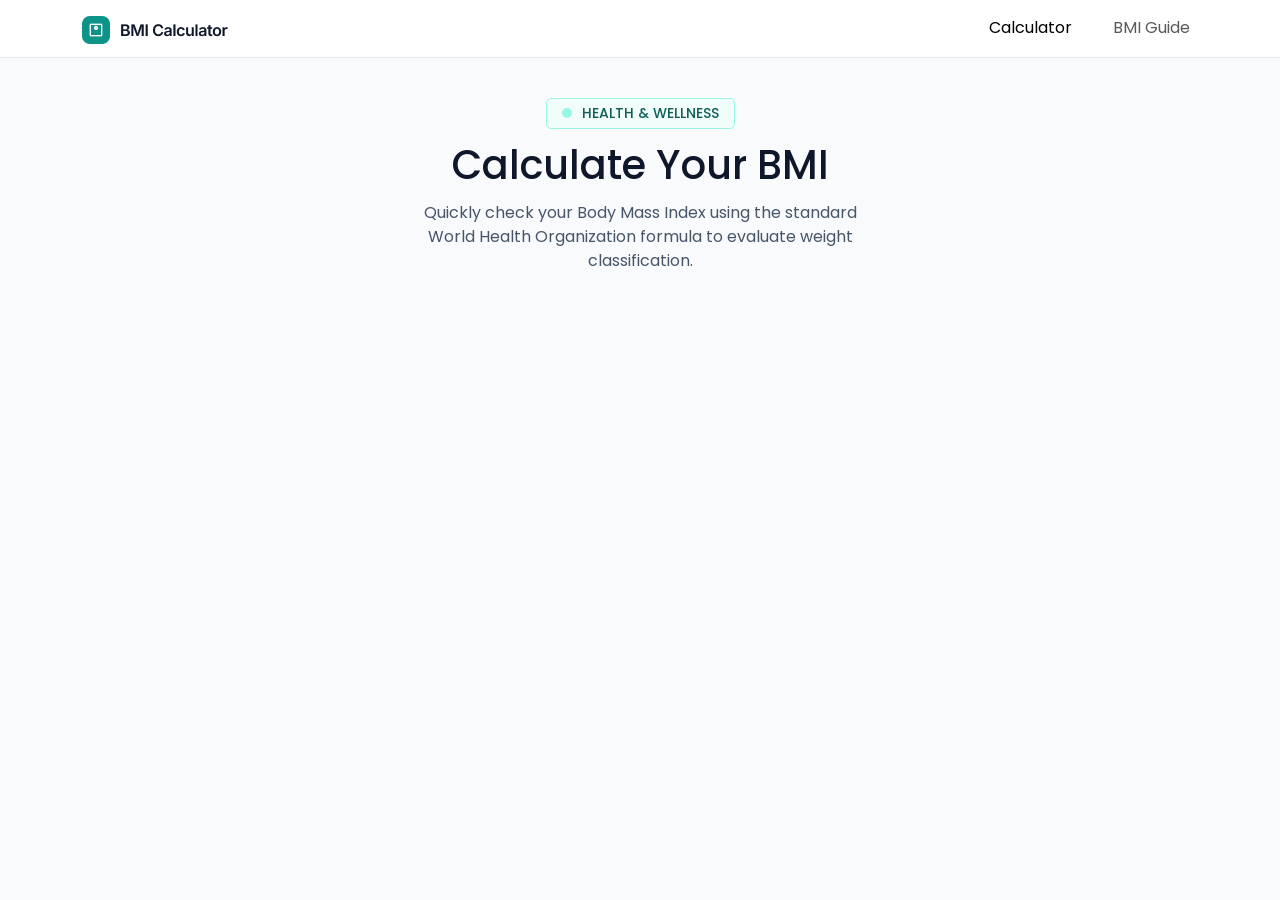
==== index.html @ 1c24b3b9 "Initial commit" ====
<!DOCTYPE html>
<html lang="en">
<head>
    <meta charset="UTF-8">
    <meta name="viewport" content="width=device-width, initial-scale=1.0">
<title>BMI Calculator</title>
<link href="https://cdn.jsdelivr.net/npm/bootstrap@5.3.8/dist/css/bootstrap.min.css" rel="stylesheet" integrity="sha384-sRIl4kxILFvY47J16cr9ZwB07vP4J8+LH7qKQnuqkuIAvNWLzeN8tE5YBujZqJLB" crossorigin="anonymous">
<link rel="stylesheet" href="./style.css">
</head>
<body>

    <nav class="navbar navbar-expand-lg navBg">
  <div class="container">
    <a class="navbar-brand" href="#"><img src="./images/logo.png" alt=""></a>
    <button class="navbar-toggler" type="button" data-bs-toggle="collapse" data-bs-target="#navbarSupportedContent" aria-controls="navbarSupportedContent" aria-expanded="false" aria-label="Toggle navigation">
      <span class="navbar-toggler-icon"></span>
    </button>
    <div class="collapse navbar-collapse navLink_parent" id="navbarSupportedContent">
      <ul class="navbar-nav mb-2 mb-lg-0 navLink">
        <li class="nav-item">
          <a class="nav-link active" aria-current="page" href="#">Calculator</a>
        </li>
        <li class="nav-item">
          <a class="nav-link" href="#">BMI Guide</a>
        </li>
      </ul>
    </div>
  </div>
</nav>

<!-- calculator section starts  -->

<div class="calcSecParent commonSpace">
    <div class="calcbadge"><span></span> HEALTH & WELLNESS</div>
    <h1 class="calcHead">Calculate Your BMI</h1>
    <p class="calcSubHead">Quickly check your Body Mass Index using the standard World
Health Organization formula to evaluate weight classification.</p>

</div>

<!-- calculator section ends  -->


    <script src="https://cdn.jsdelivr.net/npm/bootstrap@5.3.8/dist/js/bootstrap.bundle.min.js" integrity="sha384-FKyoEForCGlyvwx9Hj09JcYn3nv7wiPVlz7YYwJrWVcXK/BmnVDxM+D2scQbITxI" crossorigin="anonymous"></script>
</body>
</html>
---- style.css ----
@import url('https://fonts.googleapis.com/css2?family=Poppins:ital,wght@0,100;0,200;0,300;0,400;0,500;0,600;0,700;0,800;0,900;1,100;1,200;1,300;1,400;1,500;1,600;1,700;1,800;1,900&display=swap');

:root {
--primary_text: #0F172A;
--secondary_text: #475569;
}

body {
    background-color: #F8FAFC;
    font-family: "Poppins", sans-serif;
    color: var(--secondary_text);
}

.commonSpace {
    padding: 40px 0;
}

.navLink_parent {
    justify-content: end;
}

.navLink {
    gap: 25px;
}

.navBg {
    background-color: #fff;
    border-bottom: 1px solid #E2E8F0;
}

.calcSecParent {
    width: 50%;
    margin: 0 auto;
    text-align: center;
}

.calcbadge {
    width: fit-content;
    text-align: center;
    margin: auto;
    border: 1.5px solid #99F6E4;
    padding: 4px 15px;
    border-radius: 5px;
    color: #115E59;
    font-weight: 600;
    background: #F0FDFA;
    display: flex;
    gap: 10px;
    align-items: center;
    font-size: 14px;
    font-weight: 500;
}

.calcbadge span {
    background: #99F6E4;
    width: 10px;
    height: 10px;
    border-radius: 50%;
    display: block;
}

.calcHead {
    color: var(--primary_text);
    margin: 12px 0;
}

p.calcSubHead {
    width: 70%;
    margin: auto;
}
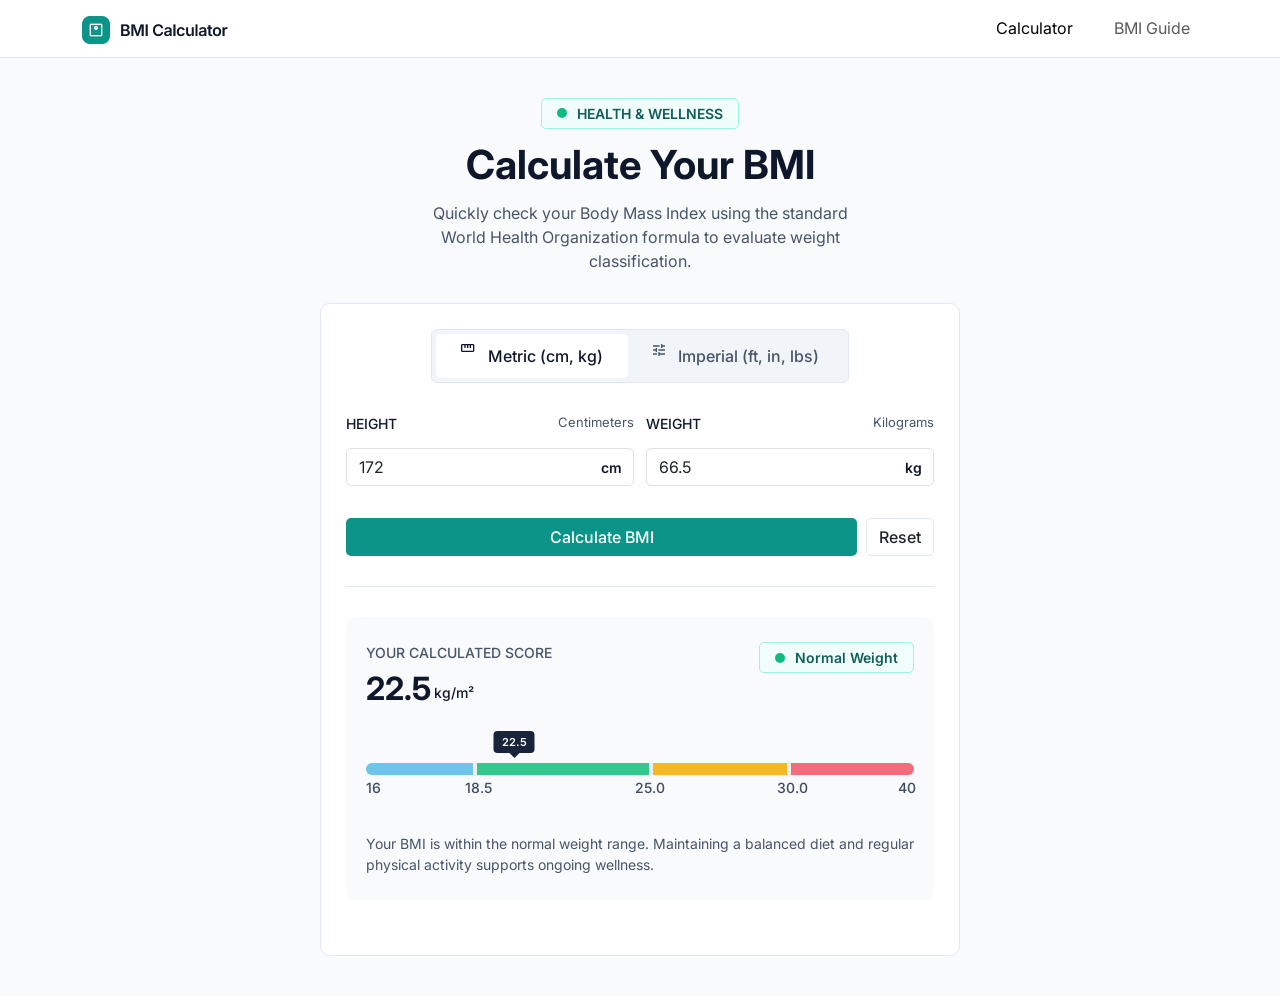
==== commit 4b2590bd: "Calculator UI Done" ====
--- a/index.html
+++ b/index.html
@@ -18,7 +18,7 @@
     <div class="collapse navbar-collapse navLink_parent" id="navbarSupportedContent">
       <ul class="navbar-nav mb-2 mb-lg-0 navLink">
         <li class="nav-item">
-          <a class="nav-link active" aria-current="page" href="#">Calculator</a>
+          <a class="nav-link active " aria-current="page" href="#">Calculator</a>
         </li>
         <li class="nav-item">
           <a class="nav-link" href="#">BMI Guide</a>
@@ -28,19 +28,173 @@
   </div>
 </nav>
 
-<!-- calculator section starts  -->
+<!-- calculator Head starts  -->
 
 <div class="calcSecParent commonSpace">
     <div class="calcbadge"><span></span> HEALTH & WELLNESS</div>
     <h1 class="calcHead">Calculate Your BMI</h1>
-    <p class="calcSubHead">Quickly check your Body Mass Index using the standard World
-Health Organization formula to evaluate weight classification.</p>
+    <p class="calcSubHead">Quickly check your Body Mass Index using the standard World Health Organization formula to evaluate weight classification.</p>
+
+<!-- calculaltion area starts  -->
+
+
+    <div class="calculation_sec_parent">
+      <ul class="nav mb-3 calcTab" id="pills-tab" role="tablist">
+        <li class="nav-item" role="presentation">
+          <button class="nav-link active calcTabLink" id="pills-home-tab" data-bs-toggle="pill" data-bs-target="#pills-home" type="button" role="tab" aria-controls="pills-home" aria-selected="true"> <img src="./images/metricicon.svg" alt="metricicon">Metric (cm, kg)</button>
+        </li>
+        <li class="nav-item" role="presentation">
+          <button class="nav-link calcTabLink" id="pills-profile-tab" data-bs-toggle="pill" data-bs-target="#pills-profile" type="button" role="tab" aria-controls="pills-profile" aria-selected="false"><img src="./images/imperial.svg" alt="imperial"> Imperial (ft, in, lbs)</button>
+        </li>
+      </ul>
+      <div class="tab-content" id="pills-tabContent">
+        <div class="tab-pane fade show active" id="pills-home" role="tabpanel" aria-labelledby="pills-home-tab">
+          <form class="formParent">
+            <div class="formField_parent">
+
+              <div class="mb-3 form_field">
+                <div class="lable_parent">
+                  <label for="heightField" class="form-label">HEIGHT</label>
+                  <p id="height" class="unitText">Centimeters</p>
+                </div>
+                <div class="input-group mb-3">
+                  <input type="number" class="form-control" id="heightField" aria-describedby="heightField" value="172">
+                  <span class="input-group-text" id="basic-addon2 unitValue">cm</span>
+                </div>
+              </div>
+
+              <div class="mb-3 form_field">
+                <div class="lable_parent">
+                  <label for="weightField" class="form-label">WEIGHT</label>
+                  <p id="weight" class="unitText">Kilograms</p>
+                </div>
+                <div class="input-group mb-3">
+                  <input type="number" class="form-control" id="weightField" aria-describedby="weightField" value="66.5">
+                  <span class="input-group-text" id="basic-addon2 unitValue">kg</span>
+                </div>
+              </div>
+
+            </div>
+            <div class="btn_grp">
+              <button type="submit" class="btn submit">Calculate BMI</button>
+              <button type="reset" class="btn reset">Reset</button>
+            </div>
+          </form>
+        </div>
+
+        <div class="tab-pane fade" id="pills-profile" role="tabpanel" aria-labelledby="pills-profile-tab">
+          <form class="formParent">
+            <div class="formField_parent">
+
+              <div class="mb-3 form_field">
+                <div class="lable_parent">
+                  <label for="heightField" class="form-label">HEIGHT</label>
+                  <p id="height" class="unitText">Feet & Inches</p>
+                </div>
+
+                <div class="labels">
+
+                  <div class="input-group mb-3">
+                    <input type="number" class="form-control" id="heightField" aria-describedby="heightField" value="5">
+                    <span class="input-group-text" id="basic-addon2 unitValue">ft</span>
+                  </div>
+                  <div class="input-group mb-3">
+                    <input type="number" class="form-control" id="heightField" aria-describedby="heightField" value="7.7">
+                    <span class="input-group-text" id="basic-addon2 unitValue">in</span>
+                  </div>
+                </div>
+              </div>
+
+              <div class="mb-3 form_field">
+                <div class="lable_parent">
+                  <label for="weightField" class="form-label">WEIGHT</label>
+                  <p id="weight" class="unitText">Pounds (lbs)</p>
+                </div>
+                <div class="input-group mb-3">
+                  <input type="number" class="form-control" id="weightField" aria-describedby="weightField" value="146.6">
+                  <span class="input-group-text" id="basic-addon2 unitValue">lbs</span>
+                </div>
+              </div>
+
+            </div>
+
+            <div class="btn_grp">
+              <button type="submit" class="btn submit" id="submit">Calculate BMI</button>
+              <button type="reset" class="btn reset">Reset</button>
+            </div>
+          </form>
+        </div>
+      </div>
+
+<!-- calculation area ends  -->
+
+
+<!-- calc stats sec starts  -->
+
+<div class="scoreStat_Parent">
+  <div class="scoreDisplay_Parent">
+    <div class="scoreDisplayRight">
+      <p>YOUR CALCULATED SCORE</p>
+      <p><span id="bmiscore" class="bmiscore">22.5</span> <span id="bmiscoreUnit">kg/m²</span></p>
+    </div>
+    <div class="weightIndicator">
+      <div class="calcbadge" id="weightIndicator"><span></span> Normal Weight</div>
+    </div>
+  </div>
+
+
+  <!-- <div class="progress">
+    <div class="progress-bar" role="progressbar" style="width: 15%" aria-valuenow="15" aria-valuemin="0" aria-valuemax="100"></div>
+    <div class="progress-bar bg-success" role="progressbar" style="width: 30%" aria-valuenow="30" aria-valuemin="0" aria-valuemax="100"></div>
+    <div class="progress-bar bg-info" role="progressbar" style="width: 20%" aria-valuenow="20" aria-valuemin="0" aria-valuemax="100"></div>
+  </div> -->
+
+  <div class="bmi-scale">
+
+    <!-- Current BMI -->
+    <div class="bmi-marker" style="left: 27.08%;">
+      <span>22.5</span>
+    </div>
+
+    <!-- Progress Bar -->
+    <div class="bmi-progress">
+      <div class="bmi-segment underweight"></div>
+      <div class="bmi-segment normal"></div>
+      <div class="bmi-segment overweight"></div>
+      <div class="bmi-segment obese"></div>
+    </div>
+
+    <!-- Scale Labels -->
+    <div class="bmi-labels">
+      <span class="bmiNumber bmiNumber1">16</span>
+      <span class="bmiNumber bmiNumber2">18.5</span>
+      <span class="bmiNumber bmiNumber3">25.0</span>
+      <span class="bmiNumber bmiNumber4">30.0</span>
+      <span class="bmiNumber bmiNumber5">40</span>
+    </div>
+
+  </div>
+
+  <p class="scoreStat_content">Your BMI is within the normal weight range. Maintaining a balanced diet and regular physical activity supports ongoing wellness.</p>
+
 
 </div>
 
-<!-- calculator section ends  -->
+<!-- calc stats sec ends  -->
+
+    </div>
+</div>
+
+
+
+<!-- calculator Head ends  -->
+
+
+
 
 
     <script src="https://cdn.jsdelivr.net/npm/bootstrap@5.3.8/dist/js/bootstrap.bundle.min.js" integrity="sha384-FKyoEForCGlyvwx9Hj09JcYn3nv7wiPVlz7YYwJrWVcXK/BmnVDxM+D2scQbITxI" crossorigin="anonymous"></script>
+
+    <script src="./custom.js"></script>
 </body>
 </html>
--- a/style.css
+++ b/style.css
@@ -1,13 +1,15 @@
-@import url('https://fonts.googleapis.com/css2?family=Poppins:ital,wght@0,100;0,200;0,300;0,400;0,500;0,600;0,700;0,800;0,900;1,100;1,200;1,300;1,400;1,500;1,600;1,700;1,800;1,900&display=swap');
+@import url('https://fonts.googleapis.com/css2?family=Inter:ital,opsz,wght@0,14..32,100..900;1,14..32,100..900&display=swap');
 
 :root {
 --primary_text: #0F172A;
 --secondary_text: #475569;
+--border: #E2E8F0;
+--white: #fff;
 }
 
 body {
     background-color: #F8FAFC;
-    font-family: "Poppins", sans-serif;
+    font-family: "Inter", sans-serif;
     color: var(--secondary_text);
 }
 
@@ -24,8 +26,8 @@
 }
 
 .navBg {
-    background-color: #fff;
-    border-bottom: 1px solid #E2E8F0;
+    background-color: var(--white);
+    border-bottom: 1px solid var(--border);
 }
 
 .calcSecParent {
@@ -48,11 +50,11 @@
     gap: 10px;
     align-items: center;
     font-size: 14px;
-    font-weight: 500;
+    font-weight: 600;
 }
 
 .calcbadge span {
-    background: #99F6E4;
+    background: #10B981;
     width: 10px;
     height: 10px;
     border-radius: 50%;
@@ -62,9 +64,293 @@
 .calcHead {
     color: var(--primary_text);
     margin: 12px 0;
+    font-weight: 700;
 }
 
 p.calcSubHead {
     width: 70%;
     margin: auto;
 }
+
+.calculation_sec_parent {
+    background: var(--white);
+    border: 1px solid var(--border);
+    padding: 25px;
+    border-radius: 10px;
+    margin-top: 30px;
+}
+
+.calcTab {
+    justify-content: center;
+    background: #F1F5F9;
+    width: fit-content;
+    margin: 0 auto;
+    padding: 4px;
+    border-radius: 6px;
+    border: 1px solid var(--border);
+}
+
+.calcTabLink {
+    color: var(--secondary_text);
+    display: flex;
+    gap: 13px;
+    padding: 10px 25px;
+    font-weight: 500;
+}
+
+.active.calcTabLink {
+ color: var(--primary_text);
+ background-color: var(--white);
+ border-radius: 5px;
+}
+
+.form_field {
+    display: flex;
+    flex-direction: column;
+    align-items: baseline;
+    width: 49%;
+}
+
+.formField_parent {
+    display: flex;
+    gap: 2%;
+    width: 100%;
+}
+
+
+.form_field label {
+    font-weight: 500;
+    font-size: 14px;
+    color: var(--primary_text);
+}
+
+.lable_parent {
+    display: flex;
+    justify-content: space-between;
+    width: 100%;
+}
+
+.unitText {
+    font-size: 13px;
+}
+
+.formParent {
+    margin-top: 30px;
+    padding-bottom: 30px;
+    border-bottom: 1px solid var(--border);
+}
+
+.input-group-text {
+    background: none;
+    border: 0px;
+    font-size: 14px;
+    color: var(--primary_text);
+    font-weight: 600;
+    position: absolute;
+    right: 0;
+}
+
+.input-group {
+    align-items: center;
+}
+.form-control {
+    border-radius: 5px !important;
+}
+
+.btn {
+    border-radius: 5px;
+    font-weight: 500;
+}
+
+.submit {
+    background-color: #0D9488;
+    color: var(--white);
+    width: 100%;
+}
+
+.reset {
+    border: 1px solid var(--border);
+}
+
+.btn_grp {
+    display: flex;
+    gap: 1.5%;
+    justify-content: center;
+}
+
+.scoreStat_Parent {
+    background: #F8FAFC;
+    margin: 30px 0;
+    padding: 25px 20px;
+    border-radius: 10px;
+}
+
+.scoreDisplay_Parent {
+    display: flex;
+    justify-content: space-between;
+    align-items: flex-start;
+    margin-bottom: 25px;
+}
+
+.scoreDisplayRight p {
+    margin: 0;
+    font-size: 14px;
+    font-weight: 500;
+}
+
+.scoreDisplayRight p:last-child {
+    display: flex;
+    align-items: end;
+    margin: 10px 0;
+    line-height: 0.4;
+    color: var(--primary_text);
+    gap: 3px;
+}
+
+.scoreDisplayRight {
+    display: flex;
+    flex-direction: column;
+    gap: 10px;
+    justify-content: left;
+}
+
+.scoreStat_content {
+    font-size: 14px;
+    text-align: left;
+    margin-top: 20px;
+}
+
+
+
+
+.bmi-scale {
+  position: relative;
+  width: 100%;
+  padding-top: 32px;
+}
+
+/* Progress bar */
+.bmi-progress {
+  display: flex;
+  width: 100%;
+  height: 12px;
+  overflow: hidden;
+  border-radius: 10px;
+  background: #eee;
+  gap: 4px;
+}
+
+.bmi-segment {
+  height: 100%;
+}
+.bmiNumber {
+    position: absolute;
+}
+/* 16 - 18.5 */
+.underweight {
+  /* flex: 2.5; */
+  background: #6dc5eb;
+  width: 20%;
+}
+
+.bmiNumber1 {
+    left: 0%;
+}
+
+
+/* 18.5 - 25 */
+.normal {
+  /* flex: 6.5; */
+  background: #31c98f;
+  width: 32%;
+}
+
+.bmiNumber2 {
+    left: 18%;
+}
+
+/* 25 - 30 */
+.overweight {
+  /* flex: 5; */
+  background: #f8b824;
+  width: 25%;
+}
+
+.bmiNumber3 {
+    left: 49%;
+}
+
+
+/* 30 - 40 */
+.obese {
+  /* flex: 10; */
+  background: #f36b7d;
+  width: 23%;
+}
+
+.bmiNumber4 {
+    left: 75%;
+}
+
+.bmiNumber5 {
+    left: 97%;
+}
+
+
+/* BMI value */
+.bmi-marker {
+  position: absolute;
+  top: 0;
+  transform: translateX(-50%);
+  z-index: 2;
+}
+
+.bmi-marker span {
+  position: relative;
+  display: block;
+  padding: 1px 8px;
+  background: #17243a;
+  color: #fff;
+  font-size: 11px;
+  font-weight: 600;
+  line-height: 20px;
+  border-radius: 4px;
+}
+
+/* Small downward triangle */
+.bmi-marker span::after {
+  content: "";
+  position: absolute;
+  left: 50%;
+  bottom: -5px;
+  transform: translateX(-50%);
+  border-left: 5px solid transparent;
+  border-right: 5px solid transparent;
+  border-top: 5px solid #17243a;
+}
+
+/* Labels */
+.bmi-labels {
+  /* display: flex;
+  justify-content: space-between; */
+    margin-top: 2px;
+  margin-bottom: 10px;
+  color: #3d4b63;
+  font-size: 14px;
+  font-weight: 500;
+  width: 100%;
+}
+
+p.scoreStat_content {
+    margin: 0;
+    padding-top: 48px;
+}
+
+.labels {
+    display: flex;
+    gap: 4%;
+}
+.bmiscore {
+    font-size: 32px;
+    font-weight: 700;
+}
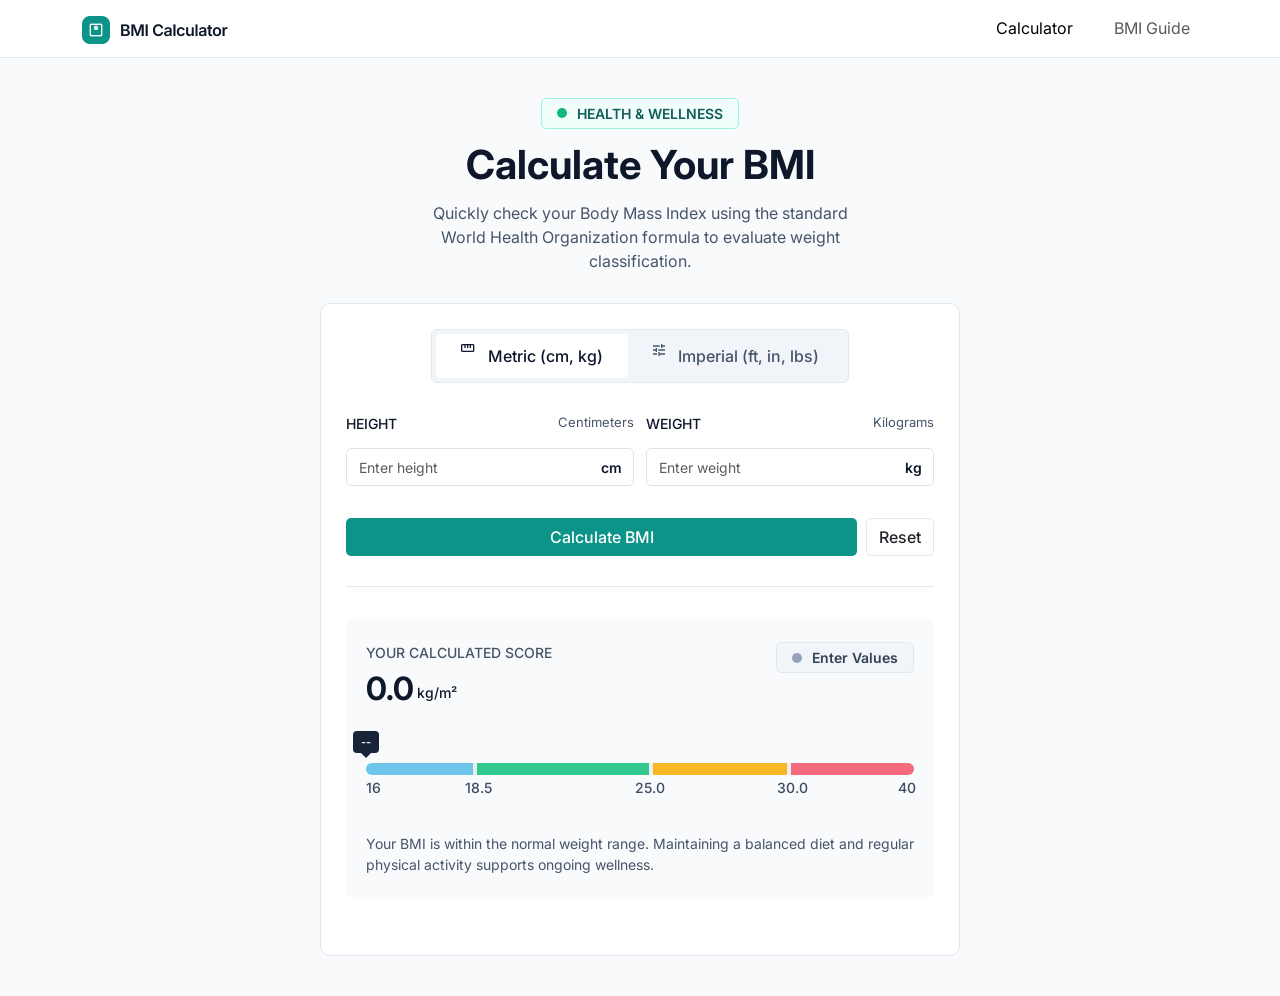
==== commit b56ed5bb: "Metric functionality done" ====
--- a/index.html
+++ b/index.html
@@ -18,7 +18,7 @@
     <div class="collapse navbar-collapse navLink_parent" id="navbarSupportedContent">
       <ul class="navbar-nav mb-2 mb-lg-0 navLink">
         <li class="nav-item">
-          <a class="nav-link active " aria-current="page" href="#">Calculator</a>
+          <a class="nav-link active " aria-current="page" href="#calcSec">Calculator</a>
         </li>
         <li class="nav-item">
           <a class="nav-link" href="#">BMI Guide</a>
@@ -38,7 +38,7 @@
 <!-- calculaltion area starts  -->
 
 
-    <div class="calculation_sec_parent">
+    <div class="calculation_sec_parent" id="calcSec">
       <ul class="nav mb-3 calcTab" id="pills-tab" role="tablist">
         <li class="nav-item" role="presentation">
           <button class="nav-link active calcTabLink" id="pills-home-tab" data-bs-toggle="pill" data-bs-target="#pills-home" type="button" role="tab" aria-controls="pills-home" aria-selected="true"> <img src="./images/metricicon.svg" alt="metricicon">Metric (cm, kg)</button>
@@ -58,7 +58,7 @@
                   <p id="height" class="unitText">Centimeters</p>
                 </div>
                 <div class="input-group mb-3">
-                  <input type="number" class="form-control" id="heightField" aria-describedby="heightField" value="172">
+                  <input type="number" class="form-control" id="heightField" aria-describedby="heightField" placeholder="Enter height"   step="1">
                   <span class="input-group-text" id="basic-addon2 unitValue">cm</span>
                 </div>
               </div>
@@ -69,7 +69,7 @@
                   <p id="weight" class="unitText">Kilograms</p>
                 </div>
                 <div class="input-group mb-3">
-                  <input type="number" class="form-control" id="weightField" aria-describedby="weightField" value="66.5">
+                  <input type="number" class="form-control" id="weightField" aria-describedby="weightField" placeholder="Enter weight"  step="0.1">
                   <span class="input-group-text" id="basic-addon2 unitValue">kg</span>
                 </div>
               </div>
@@ -119,8 +119,8 @@
             </div>
 
             <div class="btn_grp">
-              <button type="submit" class="btn submit" id="submit">Calculate BMI</button>
-              <button type="reset" class="btn reset">Reset</button>
+              <button type="submit" class="btn submit"  id="submit">Calculate BMI</button>
+              <button type="reset" class="btn reset" id="reset">Reset</button>
             </div>
           </form>
         </div>
@@ -135,25 +135,19 @@
   <div class="scoreDisplay_Parent">
     <div class="scoreDisplayRight">
       <p>YOUR CALCULATED SCORE</p>
-      <p><span id="bmiscore" class="bmiscore">22.5</span> <span id="bmiscoreUnit">kg/m²</span></p>
+      <p><span id="bmiscore" class="bmiscore">0.0</span> <span id="bmiscoreUnit">kg/m²</span></p>
     </div>
     <div class="weightIndicator">
-      <div class="calcbadge" id="weightIndicator"><span></span> Normal Weight</div>
+      <div class="calcbadge grey" id="weightIndicator"><span></span> Enter Values </div>
     </div>
   </div>
 
 
-  <!-- <div class="progress">
-    <div class="progress-bar" role="progressbar" style="width: 15%" aria-valuenow="15" aria-valuemin="0" aria-valuemax="100"></div>
-    <div class="progress-bar bg-success" role="progressbar" style="width: 30%" aria-valuenow="30" aria-valuemin="0" aria-valuemax="100"></div>
-    <div class="progress-bar bg-info" role="progressbar" style="width: 20%" aria-valuenow="20" aria-valuemin="0" aria-valuemax="100"></div>
-  </div> -->
-
   <div class="bmi-scale">
 
     <!-- Current BMI -->
-    <div class="bmi-marker" style="left: 27.08%;">
-      <span>22.5</span>
+    <div class="bmi-marker" id="marker_parent">
+      <span id="bmi_marker">--</span>
     </div>
 
     <!-- Progress Bar -->
@@ -175,7 +169,7 @@
 
   </div>
 
-  <p class="scoreStat_content">Your BMI is within the normal weight range. Maintaining a balanced diet and regular physical activity supports ongoing wellness.</p>
+  <p class="scoreStat_content" id="scoreStat_content">Your BMI is within the normal weight range. Maintaining a balanced diet and regular physical activity supports ongoing wellness.</p>
 
 
 </div>
--- a/style.css
+++ b/style.css
@@ -28,6 +28,8 @@
 .navBg {
     background-color: var(--white);
     border-bottom: 1px solid var(--border);
+    position: sticky;
+    top: 0;
 }
 
 .calcSecParent {
@@ -61,6 +63,49 @@
     display: block;
 }
 
+.grey {
+    border-color: #e2e8f0;
+    background: #f1f5f9;
+    color: #334155;
+}
+
+.grey span {
+    background: #94a3b8;
+}
+
+
+.blue {
+    border-color: #bae6fd;
+    background: #f0f9ff;
+    color: #075985;
+}
+
+.blue span {
+    background: #0ea5e9;
+}
+
+.orange {
+    border-color: #fde68a;
+    background: #fffbeb;
+    color: #92400e;
+}
+
+.orange span {
+    background: #f59e0b;
+}
+
+.red {
+    border-color: #fecdd3;
+    background: #fff1f2;
+    color: #9f1239;
+}
+
+.red span {
+    background: #f43f5e;
+}
+
+
+
 .calcHead {
     color: var(--primary_text);
     margin: 12px 0;
@@ -68,7 +113,7 @@
 }
 
 p.calcSubHead {
-    width: 70%;
+    width: clamp(280px, 70%, 720px);
     margin: auto;
 }
 
@@ -90,20 +135,27 @@
     border: 1px solid var(--border);
 }
 
-.calcTabLink {
-    color: var(--secondary_text);
-    display: flex;
-    gap: 13px;
-    padding: 10px 25px;
-    font-weight: 500;
-}
-
 .active.calcTabLink {
  color: var(--primary_text);
  background-color: var(--white);
  border-radius: 5px;
 }
 
+
+.calcTabLink {
+    color: var(--secondary_text);
+    display: flex;
+    gap: 13px;
+    padding: 10px 25px;
+    font-weight: 500;
+}
+
+
+.calcTabLink:hover {
+    color: var(--primary_text);
+}
+
+
 .form_field {
     display: flex;
     flex-direction: column;
@@ -162,14 +214,24 @@
     font-weight: 500;
 }
 
-.submit {
-    background-color: #0D9488;
-    color: var(--white);
+.submit, .submit:active {
+    background-color: #0D9488 !important;
+    color: var(--white) !important;
     width: 100%;
+}
+
+.submit:hover {
+    color: white;
+    background-color: #13ad9f;
+    border-color: var(--bs-btn-hover-border-color);
 }
 
 .reset {
     border: 1px solid var(--border);
+}
+
+.reset:hover {
+    background-color: #f6f6f6;
 }
 
 .btn_grp {
@@ -353,4 +415,29 @@
 .bmiscore {
     font-size: 32px;
     font-weight: 700;
+}
+
+input::placeholder {
+    font-size: 14px;
+}
+.bmi-scale {
+    position: relative;
+}
+
+#bmi_marker {
+    position: absolute;
+    transform: translateX(-50%);
+    width: max-content;
+}
+
+@media screen and (max-width: 1024px) {
+    .calcSecParent {
+        width: 85%;
+    }
+}
+
+@media screen and (max-width: 767px) {
+    p.calcSubHead {
+        width: 100%;
+    }
 }
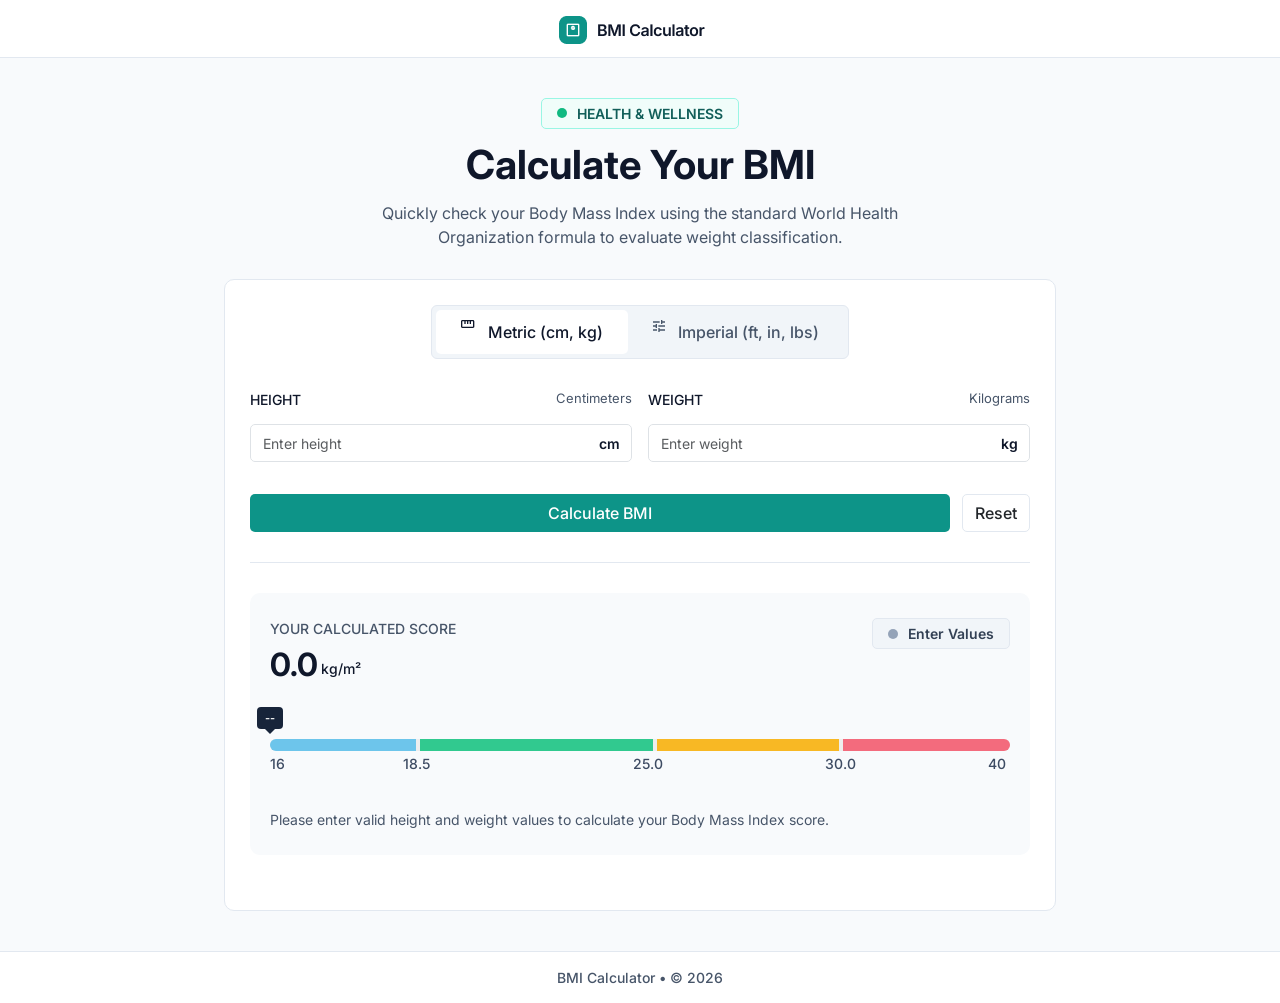
==== commit b53355ba: "UI Enhancements, Functionalities done" ====
--- a/index.html
+++ b/index.html
@@ -15,7 +15,7 @@
     <button class="navbar-toggler" type="button" data-bs-toggle="collapse" data-bs-target="#navbarSupportedContent" aria-controls="navbarSupportedContent" aria-expanded="false" aria-label="Toggle navigation">
       <span class="navbar-toggler-icon"></span>
     </button>
-    <div class="collapse navbar-collapse navLink_parent" id="navbarSupportedContent">
+    <!-- <div class="collapse navbar-collapse navLink_parent" id="navbarSupportedContent">
       <ul class="navbar-nav mb-2 mb-lg-0 navLink">
         <li class="nav-item">
           <a class="nav-link active " aria-current="page" href="#calcSec">Calculator</a>
@@ -24,7 +24,7 @@
           <a class="nav-link" href="#">BMI Guide</a>
         </li>
       </ul>
-    </div>
+    </div> -->
   </div>
 </nav>
 
@@ -95,11 +95,11 @@
                 <div class="labels">
 
                   <div class="input-group mb-3">
-                    <input type="number" class="form-control" id="heightField" aria-describedby="heightField" value="5">
+                    <input type="number" class="form-control" id="imperialFeet" aria-describedby="heightField" value="5" placeholder="Enter Feet" step="1">
                     <span class="input-group-text" id="basic-addon2 unitValue">ft</span>
                   </div>
                   <div class="input-group mb-3">
-                    <input type="number" class="form-control" id="heightField" aria-describedby="heightField" value="7.7">
+                    <input type="number" class="form-control" id="imperialInches" aria-describedby="heightField" value="7.7" step="0.1" placeholder="Enter Inches">
                     <span class="input-group-text" id="basic-addon2 unitValue">in</span>
                   </div>
                 </div>
@@ -111,7 +111,7 @@
                   <p id="weight" class="unitText">Pounds (lbs)</p>
                 </div>
                 <div class="input-group mb-3">
-                  <input type="number" class="form-control" id="weightField" aria-describedby="weightField" value="146.6">
+                  <input type="number" class="form-control" id="imperialWeight" aria-describedby="weightField" placeholder="Enter Weight" step="0.1">
                   <span class="input-group-text" id="basic-addon2 unitValue">lbs</span>
                 </div>
               </div>
@@ -169,7 +169,7 @@
 
   </div>
 
-  <p class="scoreStat_content" id="scoreStat_content">Your BMI is within the normal weight range. Maintaining a balanced diet and regular physical activity supports ongoing wellness.</p>
+  <p class="scoreStat_content" id="scoreStat_content">Please enter valid height and weight values to calculate your Body Mass Index score.</p>
 
 
 </div>
@@ -184,6 +184,9 @@
 <!-- calculator Head ends  -->
 
 
+<footer><p>BMI Calculator • © 2026</p></footer>
+
+
 
 
 
--- a/style.css
+++ b/style.css
@@ -32,8 +32,12 @@
     top: 0;
 }
 
+.navBg .container {
+    justify-content: center;
+}
+
 .calcSecParent {
-    width: 50%;
+    width: 65%;
     margin: 0 auto;
     text-align: center;
 }
@@ -430,6 +434,18 @@
     width: max-content;
 }
 
+footer p {
+    margin: 0 auto;
+    padding: 15px 0;
+    background: white;
+    text-align: center;
+    border-top: 1px solid var(--border);
+    color: var(--secondary_text);
+    font-size: 14px;
+    font-weight: 500;
+}
+
+
 @media screen and (max-width: 1024px) {
     .calcSecParent {
         width: 85%;
